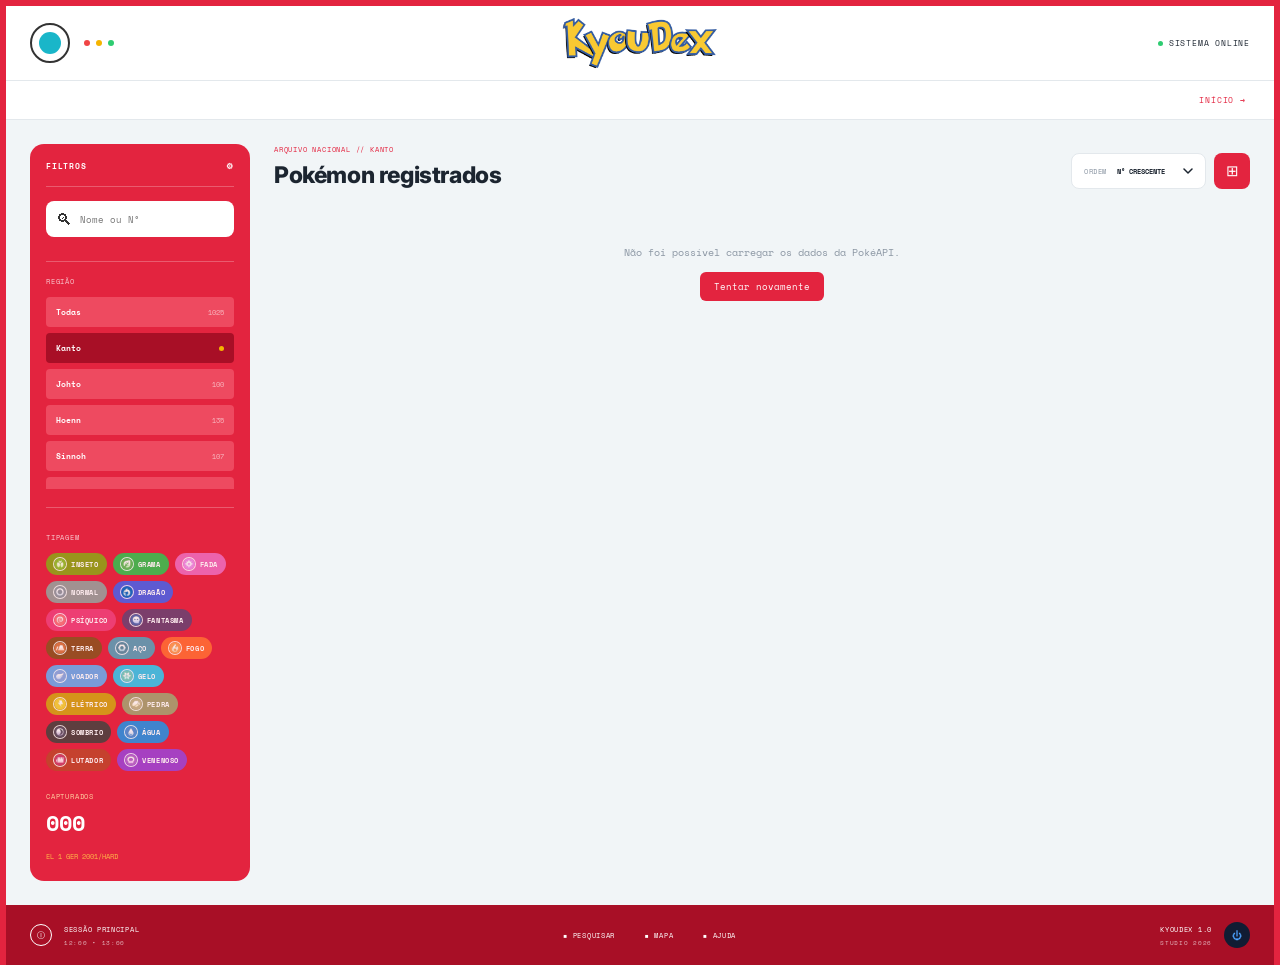
==== KyouDex/KyouDex.html @ cc0b8a09 "Add files via upload" ====
<!DOCTYPE html>
<html lang="pt-BR">
<head>
<meta charset="UTF-8">
<meta name="viewport" content="width=device-width, initial-scale=1">
<title>KyouDex</title>
<link href="https://fonts.googleapis.com/css2?family=Inter:wght@400;600;700;800&family=Space+Mono:wght@400;700&display=swap" rel="stylesheet">
<link rel="stylesheet" href="Syles.css">
</head>
<body>
<div class="app">
  <header class="top">
    <div class="top-left"><div class="avatar"><i></i></div><div class="dots"><i></i><i></i><i></i></div></div>
    <div class="logo"><img src="logo-kyoudex.png" alt="KyouDex"></div>
    <div class="online">Sistema online</div>
  </header>

  <nav class="crumbs">
    <a class="home" href="KyouDex.html">Início <span class="seta">→</span></a>
  </nav>

  <main class="body">
    <aside class="side">
      <h4><span>Filtros</span><span>⚙</span></h4>
      <label class="search">🔍︎<input id="busca" type="text" placeholder="Nome ou N°"></label>
      <div class="lbl">Região</div>
      <div class="regs-wrap"><div class="regs" id="regioes"></div></div>
      <div class="lbl" style="border:0;padding-top:0">Tipagem</div>
      <div class="chips" id="tipos"></div>
      <div class="foot">
        <small>Capturados</small>
        <b id="contador">000</b>
        <em>El 1 Ger 2001/Hard</em>
      </div>
    </aside>

    <section>
      <div class="head">
        <div>
          <div class="eyebrow" id="eyebrow">Arquivo nacional // Kanto</div>
          <h1>Pokémon registrados</h1>
        </div>
        <div class="tools">
          <label class="sort">Ordem
            <select id="ordem">
              <option value="asc">N° crescente</option>
              <option value="desc">N° decrescente</option>
              <option value="nome">Nome (A–Z)</option>
            </select>
          </label>
          <button class="view" id="visao" title="Alternar visualização">⊞</button>
        </div>
      </div>
      <div class="grid" id="grid"></div>
    </section>
  </main>

  <footer class="bottom">
    <div class="bl"><div class="ring">ⓘ</div><div>Sessão principal<small>12:00 • 13:00</small></div></div>
    <nav><span>Pesquisar</span><span>Mapa</span><span>Ajuda</span></nav>
    <div class="br"><div>KyouDex 1.0<small>Studio 2026</small></div><div class="pw">⏻</div></div>
  </footer>
</div>

<script src="Comum.js"></script>
<script src="Script.js"></script>
</body>
</html>
---- KyouDex/Syles.css ----
:root{
  --red:#e3243f; --red-dark:#a80f26; --red-soft:#ee4a60;
  --bg:#f1f5f7; --ink:#1c2530; --muted:#8b96a3; --line:#e3e8ec;
  --grama:#3dbb4f; --veneno:#a044d0; --fogo:#ff6b35; --agua:#2f8fdd; --eletrico:#d4a017;
  --mono:'Space Mono',ui-monospace,Menlo,monospace;
  --sans:'Inter',system-ui,-apple-system,'Segoe UI',sans-serif;
}
*{box-sizing:border-box;margin:0;padding:0}
html,body{height:100%}
body{font-family:var(--sans);color:var(--ink);background:var(--red);padding:6px}
.app{background:#fff;min-height:calc(100vh - 12px);display:flex;flex-direction:column}

/* Cabeçalho */
.top{display:flex;align-items:center;justify-content:space-between;padding:20px 24px;height:74px}
.top-left{display:flex;align-items:center;gap:14px}
.avatar{width:40px;height:40px;border-radius:50%;border:2px solid #333;display:grid;place-items:center}
.avatar i{width:22px;height:22px;border-radius:50%;background:#19b6c9}
.dots{display:flex;gap:6px}.dots i{width:6px;height:6px;border-radius:50%}
.dots i:nth-child(1){background:#f04545}.dots i:nth-child(2){background:#f5b400}.dots i:nth-child(3){background:#2ecc71}
.logo{position:absolute;left:50%;transform:translateX(-50%);display:flex;align-items:center}
.logo img{height:54px;width:auto;display:block}
.online{font-family:var(--mono);font-size:8px;letter-spacing:.8px;text-transform:uppercase;display:flex;align-items:center;gap:6px}
.online::before{content:"";width:5px;height:5px;border-radius:50%;background:#2ecc71}

.crumbs{display:flex;justify-content:flex-end;align-items:center;border-top:1px solid var(--line);border-bottom:1px solid var(--line);padding:0 24px;height:40px;font-family:var(--mono);font-size:8px;letter-spacing:.8px;text-transform:uppercase}
.crumbs .home{color:var(--red);text-decoration:none;display:inline-flex;align-items:center;gap:6px;padding:8px 4px;border-radius:4px;cursor:pointer}
.crumbs .home .seta{display:inline-block;transition:transform .15s}
.crumbs .home:hover{color:var(--red-dark)}
.crumbs .home:hover .seta{transform:translateX(3px)}
.crumbs .home:focus-visible{outline:2px solid var(--red);outline-offset:2px}

/* Corpo */
.body{flex:1;display:grid;grid-template-columns:220px 1fr;gap:24px;padding:24px;background:var(--bg)}
.side{background:var(--red);border-radius:14px;padding:16px;color:#fff;display:flex;flex-direction:column;align-self:start;min-height:calc(100vh - 210px)}
.side h4{font-family:var(--mono);font-size:8px;letter-spacing:.8px;text-transform:uppercase;display:flex;justify-content:space-between;padding-bottom:14px;border-bottom:1px solid rgba(255,255,255,.25)}
.search{background:#fff;border-radius:8px;height:36px;margin:14px 0 18px;display:flex;align-items:center;gap:8px;padding:0 10px;color:#333}
.search input{border:0;outline:0;width:100%;font-family:var(--mono);font-size:9px;background:none}
.side .lbl{font-family:var(--mono);font-size:7px;letter-spacing:.8px;text-transform:uppercase;color:rgba(255,255,255,.75);margin:6px 0 10px;border-top:1px solid rgba(255,255,255,.25);padding-top:14px}
.regs-wrap{margin-bottom:18px;border-bottom:1px solid rgba(255,255,255,.25);padding-bottom:18px}
.regs{display:flex;flex-direction:column;gap:6px;max-height:192px;overflow-y:auto;overscroll-behavior:contain;scrollbar-width:none;-ms-overflow-style:none}
.regs::-webkit-scrollbar{display:none}
.regs .reg{flex-shrink:0}
.reg{background:var(--red-soft);border:0;color:#fff;border-radius:4px;height:30px;padding:0 10px;display:flex;justify-content:space-between;align-items:center;font-family:var(--mono);font-size:8px;font-weight:700;text-transform:none;cursor:pointer;text-align:left}
.reg small{opacity:.6;font-weight:400}
.reg.on{background:var(--red-dark)}
.reg.on small{width:5px;height:5px;border-radius:50%;background:#f5b400;font-size:0;opacity:1}
.chips{display:flex;flex-wrap:wrap;gap:6px}
.chip{display:inline-flex;align-items:center;gap:5px;border:0;color:#fff;font-family:var(--mono);font-size:6.5px;font-weight:700;letter-spacing:.6px;text-transform:uppercase;padding:5px 8px;border-radius:12px;cursor:pointer;opacity:.9}
.chip.on{outline:2px solid #fff;opacity:1}
.side .foot{margin-top:auto;padding-top:20px;font-family:var(--mono)}
.side .foot small{font-size:7px;letter-spacing:.8px;color:#ffd0a0;text-transform:uppercase;display:block}
.side .foot b{font-size:22px;display:block;margin:4px 0 2px}
.side .foot em{font-style:normal;font-size:7px;color:#ffb347;text-transform:uppercase}

/* Conteúdo */
.head{display:flex;justify-content:space-between;align-items:flex-end;margin-bottom:16px}
.head .eyebrow{font-family:var(--mono);font-size:7px;letter-spacing:.8px;color:var(--red);text-transform:uppercase;margin-bottom:6px}
.head h1{font-size:23px;font-weight:800;letter-spacing:-.4px}
.tools{display:flex;gap:8px}
.sort{display:flex;align-items:center;gap:10px;background:#fff;border:1px solid var(--line);border-radius:8px;height:36px;padding:0 12px;font-family:var(--mono);font-size:7px;letter-spacing:.6px;text-transform:uppercase;color:var(--muted)}
.sort select{-webkit-appearance:none;-moz-appearance:none;appearance:none;border:0;outline:0;box-shadow:none;border-radius:0;background:transparent url("data:image/svg+xml,%3Csvg xmlns='http://www.w3.org/2000/svg' width='10' height='6' viewBox='0 0 10 6'%3E%3Cpath d='M1 1l4 4 4-4' fill='none' stroke='%231c2530' stroke-width='1.5' stroke-linecap='round' stroke-linejoin='round'/%3E%3C/svg%3E") no-repeat right center;padding:0 20px 0 0;font-family:var(--mono);font-size:7px;font-weight:700;text-transform:uppercase;color:var(--ink);cursor:pointer}
.sort select:focus{outline:0}
.sort:focus-within{border-color:var(--red)}
.view{width:36px;height:36px;border:0;border-radius:8px;background:var(--red);color:#fff;font-size:15px;cursor:pointer}

.grid{display:grid;grid-template-columns:repeat(auto-fill,minmax(190px,1fr));gap:16px}
.grid.list{grid-template-columns:1fr}
.card{position:relative;cursor:pointer;background:#fff;border-radius:6px;box-shadow:0 2px 6px rgba(0,0,0,.18);overflow:hidden;display:flex;flex-direction:column;align-items:center}
.card .bar{width:100%;background:#e8ecef;display:flex;justify-content:space-between;align-items:center;padding:8px 12px;font-family:var(--mono);font-size:10px;font-weight:700}
.badges{display:flex;gap:4px}
.badge{color:#fff;min-width:16px;height:16px;padding:0 3px;border-radius:3px;display:grid;place-items:center;font-size:9px;font-weight:700}
.card h3{font-size:11px;font-weight:700;margin:12px 0 10px}
.photo{width:124px;height:124px;border-radius:50%;background:#dcdfe1;display:grid;place-items:center;overflow:hidden;margin-bottom:14px}
.photo img{width:88%;height:88%;object-fit:contain}
.tags{display:flex;gap:5px;margin-bottom:12px}
.tag{color:#fff;font-family:var(--mono);font-size:6.5px;font-weight:700;text-transform:uppercase;letter-spacing:.5px;padding:4px 9px;border-radius:12px;display:flex;align-items:center;gap:4px}
.ico{width:12px;height:12px;border-radius:50%;flex:none;box-shadow:0 0 0 1px rgba(255,255,255,.85)}
.grid.list .card{flex-direction:row;gap:18px;padding-right:16px}
.grid.list .card .bar{width:120px;align-self:stretch;flex-direction:column;justify-content:center;gap:6px}
.grid.list .photo{width:64px;height:64px;margin:8px 0}
.grid.list .card h3{margin:0;flex:1}
.grid.list .tags{margin:0}
.vazio button{margin-top:12px;border:0;background:var(--red);color:#fff;font-family:var(--mono);font-size:9px;padding:8px 14px;border-radius:6px;cursor:pointer}
.vazio{grid-column:1/-1;text-align:center;color:var(--muted);font-family:var(--mono);font-size:10px;padding:40px}

/* Rodapé */
.bottom{background:var(--red-dark);color:#fff;height:60px;display:flex;align-items:center;justify-content:space-between;padding:0 24px;font-family:var(--mono);font-size:7px;letter-spacing:.7px;text-transform:uppercase}
.bottom .bl{display:flex;align-items:center;gap:12px}
.ring{width:22px;height:22px;border:1px solid #fff;border-radius:50%;display:grid;place-items:center;font-size:8px}
.bottom small{display:block;opacity:.7;font-size:6px;margin-top:3px}
.bottom nav{display:flex;gap:30px}
.bottom nav span::before{content:"■";margin-right:5px;font-size:6px}
.bottom .br{display:flex;align-items:center;gap:12px;text-align:right}
.pw{width:26px;height:26px;border-radius:50%;background:#111c33;display:grid;place-items:center;color:#4da3ff;font-size:10px}

@media(max-width:820px){
  .body{grid-template-columns:1fr}.side{min-height:0}
  .logo{position:static;transform:none}.dots,.online{display:none}
  .bottom nav{display:none}
}

/* Pokébola de captura */
.pokebola{position:absolute;right:10px;bottom:10px;width:24px;height:24px;padding:0;border:0;background:none;cursor:pointer;border-radius:50%;line-height:0}
.pokebola svg{width:100%;height:100%;display:block}
.pokebola .base{fill:#eef0f2;stroke:#a3acb5;stroke-width:1.5}
.pokebola .topo{fill:#b9c0c7;stroke:#a3acb5;stroke-width:1.5}
.pokebola .linha{stroke:#a3acb5;stroke-width:1.8}
.pokebola .botao{fill:#eef0f2;stroke:#a3acb5;stroke-width:1.5}
.pokebola.capturado .base{fill:#fff;stroke:#1c2530}
.pokebola.capturado .topo{fill:#e3243f;stroke:#1c2530}
.pokebola.capturado .linha{stroke:#1c2530}
.pokebola.capturado .botao{fill:#fff;stroke:#1c2530}
.pokebola:hover:not(.capturado) .topo{fill:#e9a0ab}
.pokebola:focus-visible{outline:2px solid var(--red);outline-offset:2px}
.pokebola.pulo svg{animation:capturar .35s ease}
@keyframes capturar{0%{transform:rotate(0) scale(1)}40%{transform:rotate(-20deg) scale(1.2)}70%{transform:rotate(12deg) scale(1.1)}100%{transform:rotate(0) scale(1)}}
@media(prefers-reduced-motion:reduce){.pokebola.pulo svg{animation:none}}
.grid.list .card{padding-right:48px}
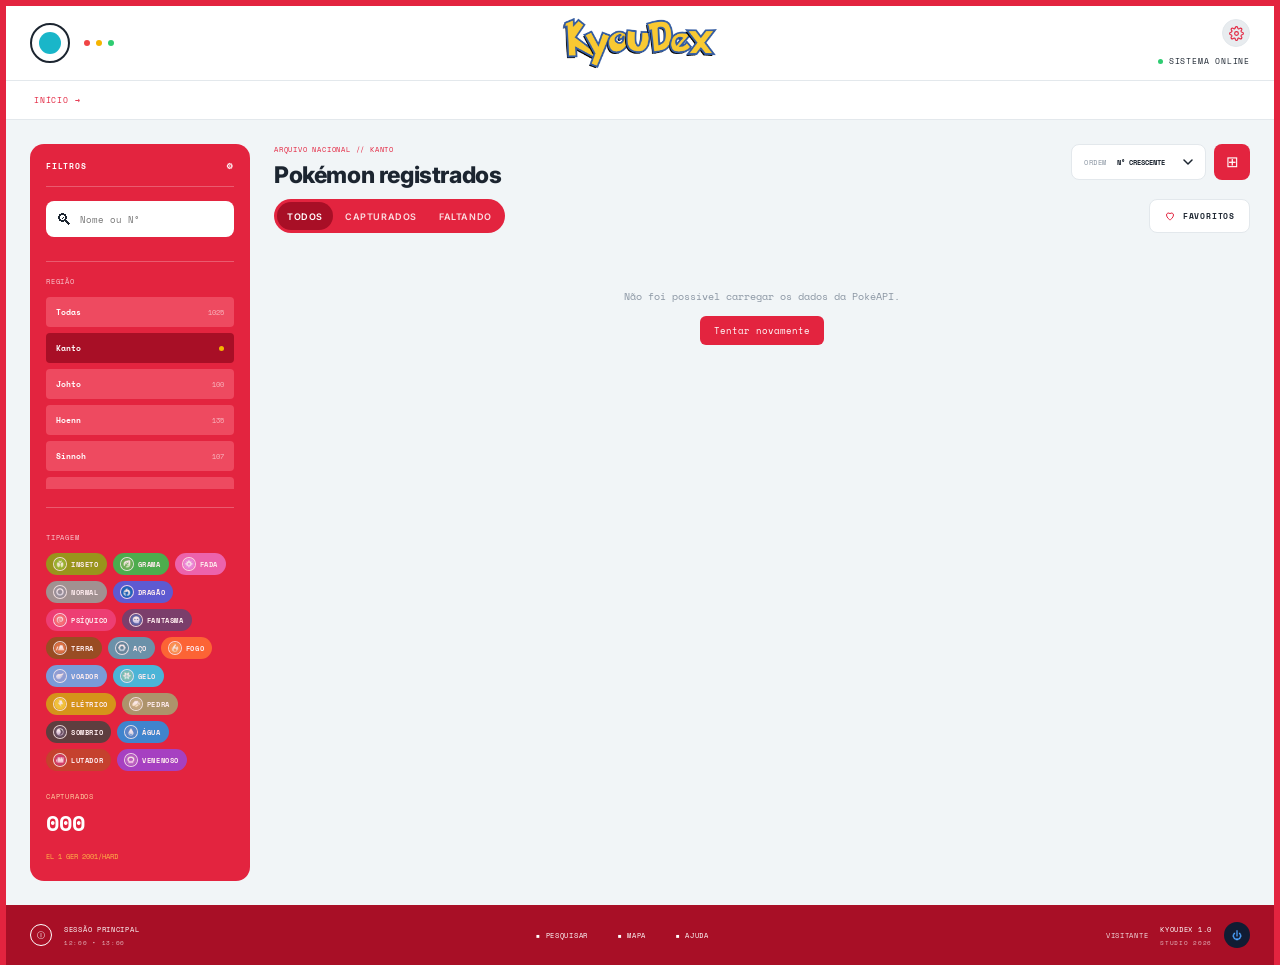
==== commit 578d2358: "Add files via upload" ====
--- a/KyouDex/KyouDex.html
+++ b/KyouDex/KyouDex.html
@@ -2,6 +2,7 @@
 <html lang="pt-BR">
 <head>
 <meta charset="UTF-8">
+<script>try{var d=document.documentElement;d.dataset.tema=localStorage.getItem('kyoudex:tema')||'light';var a=localStorage.getItem('kyoudex:animacoes');d.dataset.animacoes=a||'on';var v=JSON.parse(localStorage.getItem('kyoudex:cor-vars'));if(v){d.style.setProperty('--red',v.a);d.style.setProperty('--red-dark',v.b);d.style.setProperty('--red-soft',v.c)}}catch(e){}</script>
 <meta name="viewport" content="width=device-width, initial-scale=1">
 <title>KyouDex</title>
 <link href="https://fonts.googleapis.com/css2?family=Inter:wght@400;600;700;800&family=Space+Mono:wght@400;700&display=swap" rel="stylesheet">
@@ -12,7 +13,12 @@
   <header class="top">
     <div class="top-left"><div class="avatar"><i></i></div><div class="dots"><i></i><i></i><i></i></div></div>
     <div class="logo"><img src="logo-kyoudex.png" alt="KyouDex"></div>
-    <div class="online">Sistema online</div>
+    <div class="top-right">
+      <button class="config-btn" id="config" type="button" aria-label="Abrir configurações" aria-haspopup="dialog" aria-expanded="false" title="Configurações">
+        <svg viewBox="0 0 24 24" width="15" height="15" aria-hidden="true"><circle cx="12" cy="12" r="3" fill="none" stroke="currentColor" stroke-width="1.8"/><path d="M19.4 15a1.7 1.7 0 00.3 1.9l.1.1a2 2 0 11-2.8 2.8l-.1-.1a1.7 1.7 0 00-1.9-.3 1.7 1.7 0 00-1 1.5V21a2 2 0 11-4 0v-.1a1.7 1.7 0 00-1.1-1.5 1.7 1.7 0 00-1.9.3l-.1.1a2 2 0 11-2.8-2.8l.1-.1a1.7 1.7 0 00.3-1.9 1.7 1.7 0 00-1.5-1H3a2 2 0 110-4h.1a1.7 1.7 0 001.5-1.1 1.7 1.7 0 00-.3-1.9l-.1-.1a2 2 0 112.8-2.8l.1.1a1.7 1.7 0 001.9.3H9a1.7 1.7 0 001-1.5V3a2 2 0 114 0v.1a1.7 1.7 0 001 1.5 1.7 1.7 0 001.9-.3l.1-.1a2 2 0 112.8 2.8l-.1.1a1.7 1.7 0 00-.3 1.9V9a1.7 1.7 0 001.5 1H21a2 2 0 110 4h-.1a1.7 1.7 0 00-1.5 1z" fill="none" stroke="currentColor" stroke-width="1.8" stroke-linejoin="round"/></svg>
+      </button>
+      <div class="online">Sistema online</div>
+    </div>
   </header>
 
   <nav class="crumbs">
@@ -40,6 +46,7 @@
           <div class="eyebrow" id="eyebrow">Arquivo nacional // Kanto</div>
           <h1>Pokémon registrados</h1>
         </div>
+        <div class="head-dir">
         <div class="tools">
           <label class="sort">Ordem
             <select id="ordem">
@@ -51,6 +58,15 @@
           <button class="view" id="visao" title="Alternar visualização">⊞</button>
         </div>
       </div>
+      </div>
+      <div class="linha-filtros">
+      <div class="seg" id="seg" role="group" aria-label="Filtrar por captura">
+        <button type="button" data-c="todos" class="on" aria-pressed="true">Todos</button>
+        <button type="button" data-c="capturados" aria-pressed="false">Capturados</button>
+        <button type="button" data-c="faltando" aria-pressed="false">Faltando</button>
+      </div>
+      <button class="fav-filtro" id="soFav" type="button" aria-pressed="false"><svg viewBox="0 0 24 24" width="12" height="12" aria-hidden="true"><path d="M12 20s-7-4.6-7-10a4 4 0 017-2.6A4 4 0 0119 10c0 5.4-7 10-7 10z" stroke-linejoin="round"/></svg>Favoritos</button>
+      </div>
       <div class="grid" id="grid"></div>
     </section>
   </main>
@@ -58,11 +74,11 @@
   <footer class="bottom">
     <div class="bl"><div class="ring">ⓘ</div><div>Sessão principal<small>12:00 • 13:00</small></div></div>
     <nav><span>Pesquisar</span><span>Mapa</span><span>Ajuda</span></nav>
-    <div class="br"><div>KyouDex 1.0<small>Studio 2026</small></div><div class="pw">⏻</div></div>
+    <div class="br"><div class="usuario" id="usuarioNome">Visitante</div><div>KyouDex 1.0<small>Studio 2026</small></div><button class="pw" id="conta" type="button" aria-haspopup="dialog" aria-label="Entrar ou sair da conta" title="Entrar">⏻</button></div>
   </footer>
 </div>
 
 <script src="Comum.js"></script>
 <script src="Script.js"></script>
 </body>
-</html>
+</html>
--- a/KyouDex/Syles.css
+++ b/KyouDex/Syles.css
@@ -1,6 +1,8 @@
 :root{
   --red:#e3243f; --red-dark:#a80f26; --red-soft:#ee4a60;
   --bg:#f1f5f7; --ink:#1c2530; --muted:#8b96a3; --line:#e3e8ec;
+  --surface:#fff; --surface-2:#e8ecef; --photo:#dcdfe1; --track:#e6ebef; --frame:#1c2530; --texto-2:#57636f;
+  --pb-fill:#eef0f2; --anel:rgba(255,255,255,.55); --anel-borda:rgba(28,37,48,.18); --eixo:rgba(28,37,48,.14);
   --grama:#3dbb4f; --veneno:#a044d0; --fogo:#ff6b35; --agua:#2f8fdd; --eletrico:#d4a017;
   --mono:'Space Mono',ui-monospace,Menlo,monospace;
   --sans:'Inter',system-ui,-apple-system,'Segoe UI',sans-serif;
@@ -8,12 +10,12 @@
 *{box-sizing:border-box;margin:0;padding:0}
 html,body{height:100%}
 body{font-family:var(--sans);color:var(--ink);background:var(--red);padding:6px}
-.app{background:#fff;min-height:calc(100vh - 12px);display:flex;flex-direction:column}
+.app{background:var(--surface);min-height:calc(100vh - 12px);display:flex;flex-direction:column}
 
 /* Cabeçalho */
 .top{display:flex;align-items:center;justify-content:space-between;padding:20px 24px;height:74px}
 .top-left{display:flex;align-items:center;gap:14px}
-.avatar{width:40px;height:40px;border-radius:50%;border:2px solid #333;display:grid;place-items:center}
+.avatar{width:40px;height:40px;border-radius:50%;border:2px solid var(--ink);display:grid;place-items:center}
 .avatar i{width:22px;height:22px;border-radius:50%;background:#19b6c9}
 .dots{display:flex;gap:6px}.dots i{width:6px;height:6px;border-radius:50%}
 .dots i:nth-child(1){background:#f04545}.dots i:nth-child(2){background:#f5b400}.dots i:nth-child(3){background:#2ecc71}
@@ -22,7 +24,7 @@
 .online{font-family:var(--mono);font-size:8px;letter-spacing:.8px;text-transform:uppercase;display:flex;align-items:center;gap:6px}
 .online::before{content:"";width:5px;height:5px;border-radius:50%;background:#2ecc71}
 
-.crumbs{display:flex;justify-content:flex-end;align-items:center;border-top:1px solid var(--line);border-bottom:1px solid var(--line);padding:0 24px;height:40px;font-family:var(--mono);font-size:8px;letter-spacing:.8px;text-transform:uppercase}
+.crumbs{display:flex;justify-content:flex-start;align-items:center;border-top:1px solid var(--line);border-bottom:1px solid var(--line);padding:0 24px;height:40px;font-family:var(--mono);font-size:8px;letter-spacing:.8px;text-transform:uppercase}
 .crumbs .home{color:var(--red);text-decoration:none;display:inline-flex;align-items:center;gap:6px;padding:8px 4px;border-radius:4px;cursor:pointer}
 .crumbs .home .seta{display:inline-block;transition:transform .15s}
 .crumbs .home:hover{color:var(--red-dark)}
@@ -31,9 +33,11 @@
 
 /* Corpo */
 .body{flex:1;display:grid;grid-template-columns:220px 1fr;gap:24px;padding:24px;background:var(--bg)}
-.side{background:var(--red);border-radius:14px;padding:16px;color:#fff;display:flex;flex-direction:column;align-self:start;min-height:calc(100vh - 210px)}
+.side{background:var(--red);border-radius:14px;padding:16px;color:#fff;display:flex;flex-direction:column;align-self:stretch}
+.side>*{flex-shrink:0}
 .side h4{font-family:var(--mono);font-size:8px;letter-spacing:.8px;text-transform:uppercase;display:flex;justify-content:space-between;padding-bottom:14px;border-bottom:1px solid rgba(255,255,255,.25)}
-.search{background:#fff;border-radius:8px;height:36px;margin:14px 0 18px;display:flex;align-items:center;gap:8px;padding:0 10px;color:#333}
+.search{background:var(--surface);border-radius:8px;height:36px;margin:14px 0 18px;display:flex;align-items:center;gap:8px;padding:0 10px;color:var(--ink)}
+.search input{color:var(--ink)}
 .search input{border:0;outline:0;width:100%;font-family:var(--mono);font-size:9px;background:none}
 .side .lbl{font-family:var(--mono);font-size:7px;letter-spacing:.8px;text-transform:uppercase;color:rgba(255,255,255,.75);margin:6px 0 10px;border-top:1px solid rgba(255,255,255,.25);padding-top:14px}
 .regs-wrap{margin-bottom:18px;border-bottom:1px solid rgba(255,255,255,.25);padding-bottom:18px}
@@ -53,26 +57,29 @@
 .side .foot em{font-style:normal;font-size:7px;color:#ffb347;text-transform:uppercase}
 
 /* Conteúdo */
-.head{display:flex;justify-content:space-between;align-items:flex-end;margin-bottom:16px}
+.head{display:flex;justify-content:space-between;align-items:flex-start;margin-bottom:10px}
+.linha-filtros{display:flex;justify-content:space-between;align-items:center;flex-wrap:wrap;gap:10px;margin-bottom:16px}
+.head-dir{display:flex;flex-direction:column;align-items:flex-end;gap:10px}
 .head .eyebrow{font-family:var(--mono);font-size:7px;letter-spacing:.8px;color:var(--red);text-transform:uppercase;margin-bottom:6px}
 .head h1{font-size:23px;font-weight:800;letter-spacing:-.4px}
 .tools{display:flex;gap:8px}
-.sort{display:flex;align-items:center;gap:10px;background:#fff;border:1px solid var(--line);border-radius:8px;height:36px;padding:0 12px;font-family:var(--mono);font-size:7px;letter-spacing:.6px;text-transform:uppercase;color:var(--muted)}
+.sort{display:flex;align-items:center;gap:10px;background:var(--surface);border:1px solid var(--line);border-radius:8px;height:36px;padding:0 12px;font-family:var(--mono);font-size:7px;letter-spacing:.6px;text-transform:uppercase;color:var(--muted)}
 .sort select{-webkit-appearance:none;-moz-appearance:none;appearance:none;border:0;outline:0;box-shadow:none;border-radius:0;background:transparent url("data:image/svg+xml,%3Csvg xmlns='http://www.w3.org/2000/svg' width='10' height='6' viewBox='0 0 10 6'%3E%3Cpath d='M1 1l4 4 4-4' fill='none' stroke='%231c2530' stroke-width='1.5' stroke-linecap='round' stroke-linejoin='round'/%3E%3C/svg%3E") no-repeat right center;padding:0 20px 0 0;font-family:var(--mono);font-size:7px;font-weight:700;text-transform:uppercase;color:var(--ink);cursor:pointer}
 .sort select:focus{outline:0}
 .sort:focus-within{border-color:var(--red)}
 .view{width:36px;height:36px;border:0;border-radius:8px;background:var(--red);color:#fff;font-size:15px;cursor:pointer}
 
-.grid{display:grid;grid-template-columns:repeat(auto-fill,minmax(190px,1fr));gap:16px}
+.grid{display:grid;grid-template-columns:repeat(auto-fill,minmax(230px,1fr));gap:16px}
 .grid.list{grid-template-columns:1fr}
-.card{position:relative;cursor:pointer;background:#fff;border-radius:6px;box-shadow:0 2px 6px rgba(0,0,0,.18);overflow:hidden;display:flex;flex-direction:column;align-items:center}
-.card .bar{width:100%;background:#e8ecef;display:flex;justify-content:space-between;align-items:center;padding:8px 12px;font-family:var(--mono);font-size:10px;font-weight:700}
+.card{position:relative;cursor:pointer;background:var(--surface);border-radius:6px;box-shadow:0 2px 6px rgba(0,0,0,.18);overflow:hidden;display:flex;flex-direction:column;align-items:center}
+.card .bar{width:100%;background:var(--surface-2);display:flex;justify-content:space-between;align-items:center;padding:8px 12px;font-family:var(--mono);font-size:10px;font-weight:700}
 .badges{display:flex;gap:4px}
 .badge{color:#fff;min-width:16px;height:16px;padding:0 3px;border-radius:3px;display:grid;place-items:center;font-size:9px;font-weight:700}
 .card h3{font-size:11px;font-weight:700;margin:12px 0 10px}
-.photo{width:124px;height:124px;border-radius:50%;background:#dcdfe1;display:grid;place-items:center;overflow:hidden;margin-bottom:14px}
+.photo{width:124px;height:124px;border-radius:50%;background:var(--photo);display:grid;place-items:center;overflow:hidden;margin-bottom:14px}
 .photo img{width:88%;height:88%;object-fit:contain}
 .tags{display:flex;gap:5px;margin-bottom:12px}
+.card .tags{flex-wrap:wrap;justify-content:center;padding:0 36px}
 .tag{color:#fff;font-family:var(--mono);font-size:6.5px;font-weight:700;text-transform:uppercase;letter-spacing:.5px;padding:4px 9px;border-radius:12px;display:flex;align-items:center;gap:4px}
 .ico{width:12px;height:12px;border-radius:50%;flex:none;box-shadow:0 0 0 1px rgba(255,255,255,.85)}
 .grid.list .card{flex-direction:row;gap:18px;padding-right:16px}
@@ -91,10 +98,14 @@
 .bottom nav{display:flex;gap:30px}
 .bottom nav span::before{content:"■";margin-right:5px;font-size:6px}
 .bottom .br{display:flex;align-items:center;gap:12px;text-align:right}
-.pw{width:26px;height:26px;border-radius:50%;background:#111c33;display:grid;place-items:center;color:#4da3ff;font-size:10px}
+.pw{width:26px;height:26px;border-radius:50%;background:#111c33;display:grid;place-items:center;color:#4da3ff;font-size:10px;border:0;padding:0;cursor:pointer}
+.pw:hover{filter:brightness(1.3)}
+.pw:focus-visible{outline:2px solid #fff;outline-offset:2px}
+.pw.on{color:#2ecc71;box-shadow:0 0 0 2px #2ecc71}
+.usuario{font-family:var(--mono);font-size:7px;letter-spacing:.7px;text-transform:uppercase;opacity:.85}
 
 @media(max-width:820px){
-  .body{grid-template-columns:1fr}.side{min-height:0}
+  .body{grid-template-columns:1fr}
   .logo{position:static;transform:none}.dots,.online{display:none}
   .bottom nav{display:none}
 }
@@ -102,17 +113,124 @@
 /* Pokébola de captura */
 .pokebola{position:absolute;right:10px;bottom:10px;width:24px;height:24px;padding:0;border:0;background:none;cursor:pointer;border-radius:50%;line-height:0}
 .pokebola svg{width:100%;height:100%;display:block}
-.pokebola .base{fill:#eef0f2;stroke:#a3acb5;stroke-width:1.5}
+.pokebola .base{fill:var(--pb-fill);stroke:#a3acb5;stroke-width:1.5}
 .pokebola .topo{fill:#b9c0c7;stroke:#a3acb5;stroke-width:1.5}
 .pokebola .linha{stroke:#a3acb5;stroke-width:1.8}
-.pokebola .botao{fill:#eef0f2;stroke:#a3acb5;stroke-width:1.5}
+.pokebola .botao{fill:var(--pb-fill);stroke:#a3acb5;stroke-width:1.5}
 .pokebola.capturado .base{fill:#fff;stroke:#1c2530}
 .pokebola.capturado .topo{fill:#e3243f;stroke:#1c2530}
 .pokebola.capturado .linha{stroke:#1c2530}
 .pokebola.capturado .botao{fill:#fff;stroke:#1c2530}
 .pokebola:hover:not(.capturado) .topo{fill:#e9a0ab}
 .pokebola:focus-visible{outline:2px solid var(--red);outline-offset:2px}
-.pokebola.pulo svg{animation:capturar .35s ease}
-@keyframes capturar{0%{transform:rotate(0) scale(1)}40%{transform:rotate(-20deg) scale(1.2)}70%{transform:rotate(12deg) scale(1.1)}100%{transform:rotate(0) scale(1)}}
-@media(prefers-reduced-motion:reduce){.pokebola.pulo svg{animation:none}}
-.grid.list .card{padding-right:48px}+.grid.list .card{padding-right:48px}
+
+/* Filtro de captura (Todos / Capturados / Faltando) */
+.seg{display:inline-flex;gap:2px;background:var(--red);padding:3px;border-radius:999px;height:34px}
+.seg button{border:0;background:none;color:rgba(255,255,255,.85);font-family:var(--sans);font-weight:600;font-size:9px;letter-spacing:.6px;text-transform:uppercase;padding:0 10px;height:28px;border-radius:999px;cursor:pointer;transition:background .15s,color .15s}
+.seg button:hover{color:#fff}
+.seg button.on{background:var(--red-dark);color:#fff}
+.seg button:focus-visible{outline:2px solid #fff;outline-offset:1px}
+
+/* Botão de configurações (acima de "Sistema online") e menu lateral */
+.top-right{display:flex;flex-direction:column;align-items:flex-end;gap:8px}
+.config-btn{width:28px;height:28px;border-radius:50%;border:1px solid var(--line);background:var(--surface-2);color:var(--red);display:grid;place-items:center;cursor:pointer;padding:0}
+.config-btn svg{transition:transform .4s}
+.config-btn:hover svg{transform:rotate(60deg)}
+.config-btn:focus-visible,.cfg button:focus-visible,.cfg input:focus-visible{outline:2px solid var(--red);outline-offset:2px}
+
+.cfg-fundo{position:fixed;inset:0;background:rgba(0,0,0,.45);opacity:0;visibility:hidden;transition:opacity .25s,visibility 0s .25s;z-index:900}
+.cfg-fundo.aberto{opacity:1;visibility:visible;transition:opacity .25s}
+.cfg{position:fixed;top:0;right:0;height:100%;width:min(320px,90vw);background:var(--surface);color:var(--ink);border-left:4px solid var(--red);box-shadow:-8px 0 24px rgba(0,0,0,.25);transform:translateX(100%);visibility:hidden;transition:transform .25s,visibility 0s .25s;z-index:1000;display:flex;flex-direction:column;overflow-y:auto}
+.cfg.aberto{transform:none;visibility:visible;transition:transform .25s}
+.cfg-topo{display:flex;justify-content:space-between;align-items:center;padding:20px 22px;border-bottom:1px solid var(--line)}
+.cfg-topo h2{font-size:15px;font-weight:800}
+.cfg-fechar{border:0;background:none;color:var(--muted);font-size:24px;line-height:1;cursor:pointer;border-radius:6px;padding:2px 8px}
+.cfg-fechar:hover{color:var(--red)}
+.cfg section{padding:20px 22px;border-bottom:1px solid var(--line)}
+.cfg h3{font-family:var(--mono);font-size:9px;letter-spacing:.8px;text-transform:uppercase;color:var(--muted);margin-bottom:12px}
+.cfg-opcoes{display:grid;grid-template-columns:1fr 1fr;gap:4px;background:var(--surface-2);padding:4px;border-radius:10px}
+.cfg-opcoes button{border:0;border-radius:7px;background:none;color:var(--ink);font-family:var(--sans);font-weight:600;font-size:12px;padding:10px;cursor:pointer}
+.cfg-opcoes button[aria-checked="true"]{background:var(--red);color:#fff}
+.cfg-cores{display:flex;flex-wrap:wrap;gap:10px;margin-bottom:14px}
+.cfg-cores button{width:30px;height:30px;border-radius:50%;border:2px solid var(--surface);box-shadow:0 0 0 1px var(--line);cursor:pointer;padding:0}
+.cfg-cores button[aria-pressed="true"]{box-shadow:0 0 0 2px var(--ink)}
+.cfg-picker{display:flex;align-items:center;gap:12px;font-family:var(--mono);font-size:11px;cursor:pointer}
+.cfg-picker input{width:44px;height:34px;border:1px solid var(--line);border-radius:8px;background:var(--surface);padding:2px;cursor:pointer}
+.cfg-nota{font-size:11px;line-height:1.5;color:var(--muted);margin:12px 0 14px}
+.cfg-reset{border:1px solid var(--red);background:none;color:var(--red);font-family:var(--mono);font-size:10px;font-weight:700;letter-spacing:.5px;text-transform:uppercase;padding:9px 14px;border-radius:8px;cursor:pointer}
+.cfg-reset:hover{background:var(--red);color:#fff}
+:root[data-animacoes="off"] .cfg,:root[data-animacoes="off"] .cfg-fundo,:root[data-animacoes="off"] .config-btn svg{transition:none}
+
+/* Modo escuro: só as partes claras mudam; o vermelho permanece */
+:root[data-tema="dark"]{
+  color-scheme:dark;
+  --bg:#0d131b; --ink:#e6ebf1; --muted:#8996a6; --line:#243040;
+  --surface:#151d28; --surface-2:#1e2835; --photo:#27323f; --track:#27323f; --frame:#3a4a5f; --texto-2:#a9b4c2;
+  --pb-fill:#2c3846; --anel:rgba(255,255,255,.05); --anel-borda:rgba(255,255,255,.16); --eixo:rgba(255,255,255,.12);
+}
+:root[data-tema="dark"] .card{box-shadow:0 2px 8px rgba(0,0,0,.5)}
+:root[data-tema="dark"] .sort select{background-image:url("data:image/svg+xml,%3Csvg xmlns='http://www.w3.org/2000/svg' width='10' height='6' viewBox='0 0 10 6'%3E%3Cpath d='M1 1l4 4 4-4' fill='none' stroke='%23e6ebf1' stroke-width='1.5' stroke-linecap='round' stroke-linejoin='round'/%3E%3C/svg%3E")}
+:root[data-tema="dark"] .sort select option{background:var(--surface);color:var(--ink)}
+
+/* Favoritar (coração) nos cartões e filtro de favoritos */
+.favorito{position:absolute;left:10px;bottom:10px;width:24px;height:24px;padding:3px;border:0;background:none;cursor:pointer;border-radius:50%;line-height:0}
+.favorito svg{width:100%;height:100%;display:block;fill:none;stroke:#a3acb5;stroke-width:1.8;transition:transform .15s}
+.favorito:hover svg{stroke:var(--red);transform:scale(1.12)}
+.favorito.on svg{fill:var(--red);stroke:var(--red)}
+.favorito:focus-visible{outline:2px solid var(--red);outline-offset:2px}
+.grid.list .favorito{left:auto;right:46px}
+.fav-filtro{display:inline-flex;align-items:center;gap:7px;height:34px;padding:0 14px;border-radius:8px;border:1px solid var(--line);background:var(--surface);color:var(--ink);font-family:var(--mono);font-size:8px;font-weight:700;letter-spacing:.8px;text-transform:uppercase;cursor:pointer}
+.fav-filtro svg{fill:none;stroke:var(--red);stroke-width:2}
+.fav-filtro:hover{border-color:var(--red)}
+.fav-filtro[aria-pressed="true"]{background:var(--red);border-color:var(--red);color:#fff}
+.fav-filtro[aria-pressed="true"] svg{fill:#fff;stroke:#fff}
+.fav-filtro:focus-visible{outline:2px solid var(--red);outline-offset:2px}
+:root[data-animacoes="off"] .favorito svg{transition:none}
+
+/* Pokébola: gira por completo e troca de cor no meio do giro */
+.pokebola.pulo svg{animation:girar .55s cubic-bezier(.4,0,.2,1)}
+.pokebola.pulo.capturado :is(.base,.topo,.linha,.botao){transition:fill .15s ease .2s,stroke .15s ease .2s}
+@keyframes girar{0%{transform:rotate(0) scale(1)}50%{transform:rotate(180deg) scale(1.28)}100%{transform:rotate(360deg) scale(1)}}
+
+/* Coração: cresce e solta faíscas para cima */
+.pop svg{animation:pop .45s cubic-bezier(.3,1.6,.5,1)}
+@keyframes pop{0%{transform:scale(1)}40%{transform:scale(1.5)}100%{transform:scale(1)}}
+.burst{position:absolute;inset:0;pointer-events:none}
+.burst i{position:absolute;left:50%;top:50%;width:2px;height:5px;margin:-2.5px 0 0 -1px;border-radius:2px;background:var(--red);opacity:0;animation:faisca .55s ease-out forwards}
+@keyframes faisca{0%{opacity:1;transform:rotate(var(--r)) translateY(-9px) scaleY(1)}100%{opacity:0;transform:rotate(var(--r)) translateY(-21px) scaleY(.4)}}
+:root[data-animacoes="off"] .pokebola.pulo svg,:root[data-animacoes="off"] .pop svg,:root[data-animacoes="off"] .burst i{animation:none}
+:root[data-animacoes="off"] .pokebola.pulo.capturado :is(.base,.topo,.linha,.botao){transition:none}
+
+/* Janela de login / conta */
+.mod-fundo{position:fixed;inset:0;background:rgba(0,0,0,.5);z-index:1100;opacity:0;visibility:hidden;transition:opacity .2s,visibility 0s .2s}
+.mod-fundo.aberto{opacity:1;visibility:visible;transition:opacity .2s}
+.mod{position:fixed;left:50%;top:50%;transform:translate(-50%,-46%);width:min(380px,92vw);background:var(--surface);color:var(--ink);border-top:4px solid var(--red);border-radius:12px;padding:24px;z-index:1200;opacity:0;visibility:hidden;box-shadow:0 20px 50px rgba(0,0,0,.35);transition:opacity .2s,transform .2s,visibility 0s .2s}
+.mod.aberto{opacity:1;visibility:visible;transform:translate(-50%,-50%);transition:opacity .2s,transform .2s}
+.mod h2{font-size:16px;font-weight:800;margin-bottom:16px}
+.mod label{display:block;font-family:var(--mono);font-size:9px;letter-spacing:.8px;text-transform:uppercase;color:var(--muted);margin-bottom:12px}
+.mod input{display:block;width:100%;margin-top:6px;height:38px;border:1px solid var(--line);border-radius:8px;background:var(--surface-2);color:var(--ink);padding:0 12px;font-family:var(--sans);font-size:13px}
+.mod input:focus-visible{outline:2px solid var(--red);outline-offset:1px}
+.mod-txt,.mod-dica{font-size:12px;line-height:1.5;color:var(--muted);margin-bottom:14px}
+.mod-txt b{color:var(--ink)}
+.mod-erro{min-height:16px;font-size:12px;color:var(--red);margin-bottom:6px}
+.mod-perfis{display:flex;flex-wrap:wrap;gap:6px;margin-bottom:14px}
+.mod-perfis button{border:1px solid var(--line);background:var(--surface-2);color:var(--ink);border-radius:999px;padding:5px 12px;font-family:var(--mono);font-size:10px;cursor:pointer}
+.mod-perfis button:hover{border-color:var(--red)}
+.mod-acoes{display:flex;justify-content:flex-end;gap:8px}
+.mod-acoes button{height:36px;padding:0 16px;border-radius:8px;font-family:var(--mono);font-size:10px;font-weight:700;letter-spacing:.5px;text-transform:uppercase;cursor:pointer}
+.mod-pri{border:0;background:var(--red);color:#fff}
+.mod-sec{border:1px solid var(--line);background:none;color:var(--ink)}
+.mod-acoes button:focus-visible{outline:2px solid var(--red);outline-offset:2px}
+:root[data-animacoes="off"] .mod,:root[data-animacoes="off"] .mod-fundo{transition:none}
+
+/* A tela cabe na janela: o rodapé fica visível e só a lista de Pokémon rola */
+/* O rodapé acompanha a altura do painel de filtros; só a lista de Pokémon rola por dentro (sem barra) */
+.body>section{min-width:0;min-height:0;display:flex;flex-direction:column;contain:size}
+.body>section>.head,.body>section>.linha-filtros{flex:none}
+.body>section .grid{flex:1;min-height:0;overflow-y:auto;align-content:start;grid-auto-rows:max-content;padding:8px;margin:-8px}
+@media(max-width:820px){.body>section{display:block;contain:none}.body>section .grid{overflow:visible;padding:0;margin:0}}
+
+/* Sem barras de rolagem visíveis (a rolagem continua funcionando) */
+*{scrollbar-width:none;-ms-overflow-style:none}
+*::-webkit-scrollbar{display:none}
